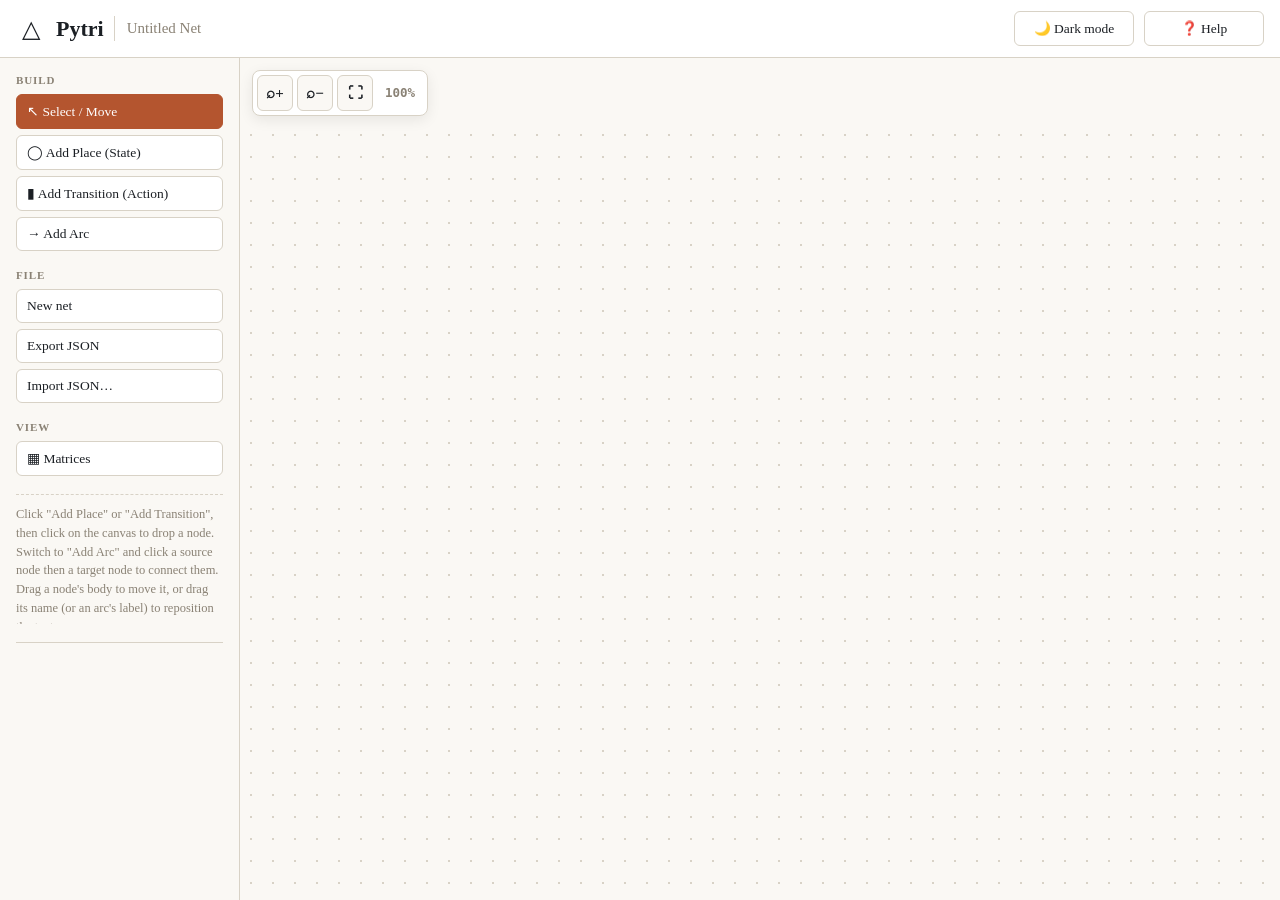
==== docs/index.html @ ea45d37e "mobile cosmetics" ====
<!doctype html>
<html lang="en">
<head>
  <meta charset="UTF-8">
  <meta name="viewport" content="width=device-width, initial-scale=1.0, viewport-fit=cover">
  <title>Petri Net Prototyper</title>
  <link rel="stylesheet" href="css/style.css">
</head>
<body>
  <header id="topbar">
    <div class="brand">
      <div class="brand-mark">△</div>
      <div class="brand-name">Pytri</div>
      <div class="brand-separator"></div>
      <input id="netname" value="Untitled Net" aria-label="Net name">
    </div>
    <div class="top-actions">
      <button id="theme-toggle">🌙 Dark mode</button>
      <button id="help-toggle">❓ Help</button>
    </div>
  </header>

  <main id="workspace">
    <aside id="sidebar">
      <div class="mobile-sidebar-head"><span>Tools</span></div>

      <div class="group">
        <h2>Build</h2>
        <button id="mode-select" class="active">↖ Select / Move</button>
        <button id="mode-state">◯ Add Place (State)</button>
        <button id="mode-action">▮ Add Transition (Action)</button>
        <button id="mode-arc">→ Add Arc</button>
      </div>

      <div class="group">
        <h2>File</h2>
        <button id="btn-new">New net</button>
        <button id="btn-export">Export JSON</button>
        <button id="btn-import">Import JSON…</button>
        <input type="file" id="file-input" accept="application/json" hidden>
      </div>

      <div class="group">
        <h2>View</h2>
        <button id="matrix-toggle">▦ Matrices</button>
      </div>

      <div id="hint">Click "Add Place" or "Add Transition", then click on the canvas to drop a node. Switch to "Add Arc" and click a source node then a target node to connect them. Drag a node's body to move it, or drag its name (or an arc's label) to reposition the text.</div>

      <div id="inspector" hidden></div>
      <div id="error"></div>
    </aside>

    <section id="canvas-wrap">
      <div id="canvas-toolbar">
        <button id="zoom-in" title="Zoom in (+)">⌕+</button>
        <button id="zoom-out" title="Zoom out (-)">⌕−</button>
        <button id="zoom-reset" title="Reset zoom (100%)">⛶</button>
        <span id="zoom-level" title="Click to reset zoom (100%)">100%</span>
      </div>
      <svg id="svg" width="2000" height="1400">
        <defs>
          <marker id="arrow" markerWidth="10" markerHeight="10" refX="8" refY="3" orient="auto">
            <path class="arc-marker" d="M0,0 L0,6 L8,3 z"></path>
          </marker>
          <marker id="inhibitor-head" markerWidth="12" markerHeight="12" refX="9" refY="4" orient="auto">
            <circle class="arc-marker" cx="4" cy="4" r="3.4" fill="var(--paper)" stroke-width="1.4"></circle>
          </marker>
        </defs>
        <g id="arcs-layer"></g>
        <g id="guides-layer"></g>
        <g id="nodes-layer"></g>
      </svg>
      <button id="entity-options-btn" class="entity-options-btn" hidden>⚙ Options: <span id="selected-entity-name"></span></button>
    </section>
  </main>

  <div id="matrix-modal" hidden>
    <div id="matrix-backdrop"></div>
    <section id="matrix-dialog" role="dialog" aria-modal="true" aria-labelledby="matrix-title">
      <button id="matrix-close" class="modal-close" aria-label="Close matrices">×</button>
      <h2 id="matrix-title">▦ Matrices</h2>
      <div class="matrix-tabs">
        <button id="matrix-incidence-tab" class="active">Incidence</button>
        <button id="matrix-output-tab">Marking</button>
      </div>
      <div id="matrix-content"></div>
      <div class="matrix-help">Incidence matrix follows PETRI.incidence_matrix: rows are States and columns are arcs. Positive values leave a State toward an Action; negative values enter a State from an Action. The Marking vector is the current ficha_count of each State.</div>
    </section>
  </div>

  <div id="help-modal" hidden>
    <div id="help-backdrop"></div>
    <section id="help-dialog" role="dialog" aria-modal="true" aria-labelledby="help-title">
      <button id="help-close" class="modal-close" aria-label="Close help">×</button>
      <h2 id="help-title">❓ Help &amp; Shortcuts</h2>
      <div class="help-tabs">
        <button id="help-usage-tab" class="active">How to use</button>
        <button id="help-shortcuts-tab">Keyboard shortcuts</button>
      </div>

      <div id="help-usage" class="help-page">
        <div class="help-columns">
          <div>
            <article class="help-item"><span class="help-icon">◯</span><div><h3>Create elements</h3><p>Use the toolbar to add places, transitions and arcs. Click on the canvas to place an element.</p></div></article>
            <article class="help-item"><span class="help-icon">↗</span><div><h3>Connect elements</h3><p>Choose <b>Add Arc</b>, then click a source element and a target element. Configure the arc type and weight in the inspector.</p></div></article>
            <article class="help-item"><span class="help-icon">✎</span><div><h3>Edit</h3><p>Select an element to move, rename, rotate or delete it. Drag labels independently to reposition them.</p></div></article>
          </div>
          <div>
            <article class="help-item"><span class="help-icon">▦</span><div><h3>Matrices</h3><p>The incidence matrix describes the relation between places and arcs. The marking vector shows the current number of tokens in each place.</p></div></article>
            <article class="help-item"><span class="help-icon">⇩</span><div><h3>Save / Load</h3><p>Your current net is saved automatically in the browser. Use Export / Import JSON to move a net between browsers or devices.</p></div></article>
            <article class="help-item"><span class="help-icon">📱</span><div><h3>Mobile &amp; Zoom</h3><p>Pinch with two fingers or double-tap to zoom on mobile. Use Ctrl+Scroll, keyboard shortcuts (+/-), or toolbar buttons on desktop.</p></div></article>
          </div>
        </div>
      </div>

      <div id="help-shortcuts" class="help-page" hidden>
        <div class="shortcut-list">
          <div><kbd>Ctrl</kbd><span>+</span><kbd>Z</kbd><span>Undo</span></div>
          <div><kbd>Ctrl</kbd><span>+</span><kbd>Y</kbd><span>Redo</span></div>
          <div><kbd>Ctrl</kbd><span>+</span><kbd>Shift</kbd><span>+</span><kbd>Z</kbd><span>Redo</span></div>
          <div><kbd>Ctrl</kbd><span>+</span><kbd>S</kbd><span>Export net (JSON)</span></div>
          <div><kbd>Ctrl</kbd><span>+</span><kbd>O</kbd><span>Import net (JSON)</span></div>
          <div><kbd>Ctrl</kbd><span>+</span><kbd>M</kbd><span>Toggle matrices</span></div>
          <div><kbd>Ctrl</kbd><span>+</span><kbd>D</kbd><span>Toggle dark mode</span></div>
          <div><kbd>Ctrl</kbd><span>+</span><kbd>+</kbd> / <kbd>−</kbd><span>Zoom in / out</span></div>
          <div><kbd>Ctrl</kbd><span>+</span><kbd>0</kbd><span>Reset zoom (100%)</span></div>
          <div><kbd>Delete</kbd><span>Delete selected element</span></div>
          <div><kbd>Space</kbd><span>Fire selected transition</span></div>
          <div><kbd>Esc</kbd><span>Deselect / cancel</span></div>
        </div>
      </div>
    </section>
  </div>

  <script src="js/app.js"></script>
</body>
</html>
---- docs/css/style.css ----
/* Pytri static GitHub Pages frontend */
:root {
  --ink: #1b1f24;
  --paper: #faf8f4;
  --surface: #ffffff;
  --line: #d8d2c6;
  --muted: #8a8275;
  --accent: #b4552f;
  --accent-soft: #e9d9c9;
  --state-fill: #fdf6ec;
  --action-fill: #2b2b2b;
  --arc: #6b6459;
  --danger: #a3372d;
  --enabled: #2f6f4f;
}
[data-theme="dark"] {
  --ink: #ece7de;
  --paper: #171613;
  --surface: #242019;
  --line: #3c372e;
  --muted: #9a9284;
  --accent: #e08a5b;
  --accent-soft: #4a3b2c;
  --state-fill: #2a2722;
  --action-fill: #e8e3d8;
  --arc: #a89f8f;
  --danger: #e2695c;
  --enabled: #4f9b73;
}
* { box-sizing: border-box; }
body {
  margin: 0;
  font-family: 'Iowan Old Style', 'Georgia', serif;
  background: var(--paper);
  color: var(--ink);
  display: flex;
  height: 100vh;
}
#sidebar {
  width: 280px;
  border-right: 1px solid var(--line);
  padding: 16px;
  display: flex;
  flex-direction: column;
  gap: 18px;
  overflow-y: auto;
}
#sidebar h1 { font-size: 18px; margin: 0 0 4px; }
#netname {
  font: inherit;
  font-size: 15px;
  padding: 6px 8px;
  border: 1px solid var(--line);
  background: var(--surface);
  color: var(--ink);
  border-radius: 4px;
  width: 100%;
}
.group { display: flex; flex-direction: column; gap: 6px; }
.group h2 {
  font-size: 11px;
  text-transform: uppercase;
  letter-spacing: .08em;
  color: var(--muted);
  margin: 0 0 2px;
  font-weight: 600;
}
button {
  font: inherit;
  font-size: 13.5px;
  padding: 8px 10px;
  border-radius: 6px;
  border: 1px solid var(--line);
  background: var(--surface);
  color: var(--ink);
  cursor: pointer;
  text-align: left;
}
button:hover { border-color: var(--accent); }
button.active { background: var(--accent); color: white; border-color: var(--accent); }
button.danger { color: var(--danger); }
button.danger:hover { border-color: var(--danger); }
#theme-toggle { align-self: flex-start; }
#hint {
  font-size: 12.5px;
  color: var(--muted);
  line-height: 1.5;
  border-top: 1px dashed var(--line);
  padding: 10px 4px 6px 0;
  max-height: 130px;
  overflow-y: auto;
  word-break: break-word;
  overscroll-behavior: contain;
  -webkit-overflow-scrolling: touch;
}
#hint::-webkit-scrollbar {
  width: 4px;
}
#hint::-webkit-scrollbar-thumb {
  background: var(--line);
  border-radius: 4px;
}
#inspector {
  border-top: 1px solid var(--line);
  padding-top: 12px;
  font-size: 13px;
  display: flex;
  flex-direction: column;
  gap: 10px;
}
.inspector-header {
  display: flex;
  align-items: center;
  justify-content: space-between;
  gap: 8px;
}
.inspector-header h2 {
  font-size: 14px;
  margin: 0;
  white-space: nowrap;
  overflow: hidden;
  text-overflow: ellipsis;
}
.insp-close-btn {
  border: none;
  background: transparent;
  font-size: 18px;
  line-height: 1;
  padding: 2px 6px;
  min-height: auto;
  color: var(--muted);
  cursor: pointer;
  border-radius: 4px;
}
.insp-close-btn:hover {
  color: var(--danger);
  background: var(--paper);
}
#inspector textarea, #inspector input, #inspector select {
  font: inherit;
  font-size: 13px;
  padding: 6px 8px;
  border: 1px solid var(--line);
  background: var(--surface);
  color: var(--ink);
  border-radius: 4px;
  width: 100%;
}
#inspector .row { display: flex; gap: 8px; align-items: center; }
#inspector .muted { color: var(--muted); font-size: 12px; }
#canvas-wrap { flex: 1; position: relative; overflow: auto; }
svg {
  display: block;
  background:
    radial-gradient(var(--line) 1px, transparent 1px) 0 0/22px 22px,
    var(--paper);
}
.state circle { fill: var(--state-fill); stroke: var(--ink); stroke-width: 1.6; }
.state circle.selected { stroke: var(--accent); stroke-width: 3.5px; filter: drop-shadow(0 0 6px var(--accent)); }
.node-label { font-size: 12px; fill: var(--ink); cursor: move; user-select: none; }
.state text.tokens {
  font-size: 13px;
  font-weight: 700;
  fill: var(--accent);
  pointer-events: none;
}
.action rect { fill: var(--action-fill); }
.action rect.selected { stroke: var(--accent); stroke-width: 3.5px; filter: drop-shadow(0 0 6px var(--accent)); }
.action rect.enabled { fill: var(--enabled); }
.arc-marker { fill: var(--arc); stroke: var(--arc); }
.arc path { fill: none; stroke: var(--arc); stroke-width: 1.6; cursor: pointer; }
.arc path.type-normal, .arc path.type-read { marker-end: url(#arrow); }
.arc path.type-inhibitor { marker-end: url(#inhibitor-head); }
.arc path.type-read { stroke-dasharray: 5 4; }
.arc path.selected { stroke: var(--accent); stroke-width: 2.8px; filter: drop-shadow(0 0 5px var(--accent)); }
.arc-label { font-size: 11px; fill: var(--arc); cursor: move; user-select: none; }
.arc line.pending { stroke-dasharray: 4 3; }
.align-guide {
  stroke: var(--accent);
  stroke-width: 1.2px;
  stroke-dasharray: 4 3;
  pointer-events: none;
  opacity: 0.85;
}
.spacing-guide {
  stroke: var(--enabled);
  stroke-width: 1.4px;
  stroke-dasharray: 3 2;
  pointer-events: none;
  opacity: 0.9;
}
.guide-text {
  font-size: 10px;
  font-weight: 600;
  fill: var(--enabled);
  font-family: ui-monospace, SFMono-Regular, Menlo, monospace;
  pointer-events: none;
}
#error {
  position: absolute;
  bottom: 14px;
  left: 14px;
  background: var(--danger);
  color: white;
  padding: 8px 12px;
  border-radius: 6px;
  font-size: 13px;
  display: none;
  max-width: 60%;
}

/* Matrix dialog */
#matrix-modal[hidden] { display: none; }
#matrix-modal { position: fixed; inset: 0; z-index: 100; }
#matrix-backdrop {
  position: absolute; inset: 0;
  background: rgba(0,0,0,.28);
  backdrop-filter: blur(2px);
}
#matrix-dialog {
  position: absolute;
  top: 50%; left: 50%;
  transform: translate(-50%, -50%);
  width: min(900px, calc(100vw - 40px));
  max-height: min(760px, calc(100vh - 40px));
  overflow: auto;
  background: var(--paper);
  border: 1px solid var(--line);
  border-radius: 10px;
  box-shadow: 0 16px 50px rgba(0,0,0,.22);
  padding: 22px;
}
#matrix-dialog > h2 { margin: 0 0 14px; font-size: 20px; }
#matrix-dialog .matrix-tabs { display: grid; grid-template-columns: 1fr 1fr; gap: 6px; margin-bottom: 14px; }
#matrix-dialog .matrix-tabs button { text-align: center; }
.matrix-title { font-size: 13px; font-weight: 700; margin-bottom: 8px; }
.matrix-help { color: var(--muted); font-size: 11px; line-height: 1.45; margin-top: 12px; }
.matrix-scroll { overflow: auto; max-height: 55vh; border: 1px solid var(--line); border-radius: 5px; }
.matrix-table { border-collapse: collapse; width: max-content; min-width: 100%; font-family: ui-monospace, SFMono-Regular, Menlo, monospace; font-size: 12px; }
.matrix-table th, .matrix-table td { padding: 6px 9px; border-right: 1px solid var(--line); border-bottom: 1px solid var(--line); text-align: center; white-space: nowrap; }
.matrix-table th { background: var(--surface); position: sticky; top: 0; z-index: 1; }
.matrix-table tbody th { left: 0; position: sticky; z-index: 2; }
.matrix-table td.positive, .matrix-table td.negative { font-weight: 700; }
.matrix-empty { color: var(--muted); font-size: 12px; line-height: 1.4; padding: 10px 0; }

/* Touch-friendly interaction */
#canvas-wrap { touch-action: none; }
svg, [data-name] { touch-action: none; }
button, input, textarea, select { touch-action: manipulation; }


/* Header */
body {
  height: 100vh;
  min-height: 100dvh;
  display: flex;
  flex-direction: column;
  overflow: hidden;
}
#topbar {
  height: 58px;
  flex: 0 0 58px;
  border-bottom: 1px solid var(--line);
  background: var(--surface);
  display: flex;
  align-items: center;
  justify-content: space-between;
  padding: 0 16px;
  z-index: 20;
}
.brand, .top-actions { display: flex; align-items: center; gap: 10px; }
.brand-mark { width: 30px; display: grid; place-items: center; font-size: 24px; }
.brand-name { font-size: 22px; font-weight: 600; }
.brand-separator { width: 1px; height: 25px; background: var(--line); }
#netname {
  width: 190px;
  border: none;
  outline: none;
  background: transparent;
  color: var(--muted);
  font: inherit;
  font-size: 15px;
  padding: 5px 2px;
}
#netname:focus { color: var(--ink); }
.top-actions button { min-width: 120px; text-align: center; }

/* Main workspace */
#workspace { min-height: 0; flex: 1; display: flex; }
#sidebar {
  width: 240px;
  flex: 0 0 240px;
  border-right: 1px solid var(--line);
  padding: 16px;
  display: flex;
  flex-direction: column;
  gap: 18px;
  overflow-y: auto;
  background: var(--paper);
}
.mobile-sidebar-head { display: none; }

#canvas-wrap {
  flex: 1;
  min-width: 0;
  min-height: 0;
  position: relative;
  overflow: auto;
  background: var(--paper);
}
#canvas-toolbar {
  position: sticky;
  top: 12px;
  left: 12px;
  z-index: 10;
  display: flex;
  align-items: center;
  gap: 4px;
  width: max-content;
  margin: 10px;
  padding: 4px;
  background: var(--surface);
  border: 1px solid var(--line);
  border-radius: 8px;
  box-shadow: 0 4px 14px rgba(0,0,0,.08);
}
#canvas-toolbar button {
  width: 36px;
  min-height: 36px;
  height: 36px;
  padding: 0;
  display: inline-flex;
  align-items: center;
  justify-content: center;
  text-align: center;
  background: var(--paper);
  border: 1px solid var(--line);
  border-radius: 6px;
  font-size: 15px;
  font-weight: 600;
  color: var(--ink);
  cursor: pointer;
  transition: background .15s ease, border-color .15s ease, color .15s ease;
}
#canvas-toolbar button:hover {
  background: var(--surface);
  border-color: var(--accent);
  color: var(--accent);
}
#zoom-level {
  font-size: 12.5px;
  font-weight: 600;
  font-family: ui-monospace, SFMono-Regular, Menlo, monospace;
  color: var(--muted);
  padding: 0 8px;
  user-select: none;
  cursor: pointer;
  line-height: 36px;
}
#zoom-level:hover {
  color: var(--accent);
}

/* Help dialog */
#help-modal[hidden] { display: none; }
#help-modal { position: fixed; inset: 0; z-index: 100; }
#help-backdrop {
  position: absolute; inset: 0;
  background: rgba(0,0,0,.28);
  backdrop-filter: blur(2px);
}
#help-dialog {
  position: absolute;
  top: 70px;
  right: 18px;
  width: min(730px, calc(100vw - 36px));
  max-height: calc(100vh - 100px);
  overflow-y: auto;
  background: var(--surface);
  border: 1px solid var(--line);
  border-radius: 10px;
  box-shadow: 0 18px 55px rgba(0,0,0,.18);
  padding: 24px;
}
#help-title { margin: 0 35px 16px 0; font-size: 24px; }
.modal-close {
  position: absolute; right: 12px; top: 10px;
  border: none; background: transparent;
  font-size: 26px; padding: 4px 8px; min-height: auto;
}
.help-tabs {
  display: flex; gap: 6px;
  border-bottom: 1px solid var(--line);
  margin-bottom: 20px;
}
.help-tabs button {
  border: none; border-radius: 0;
  background: transparent; padding: 9px 14px;
  color: var(--muted);
}
.help-tabs button.active {
  color: var(--ink);
  background: transparent;
  border-bottom: 2px solid var(--accent);
}
.help-columns { display: grid; grid-template-columns: 1fr 1fr; gap: 24px; }
.help-item { display: flex; gap: 12px; padding: 10px 0; }
.help-icon {
  flex: 0 0 34px; width: 34px; height: 34px;
  border: 1px solid var(--line); border-radius: 8px;
  display: grid; place-items: center;
  color: var(--accent); font-size: 17px;
}
.help-item h3 { margin: 1px 0 5px; font-size: 14px; }
.help-item p { margin: 0; color: var(--muted); line-height: 1.45; font-size: 12.5px; }
.shortcut-list { display: grid; gap: 7px; max-width: 500px; }
.shortcut-list > div { display: flex; align-items: center; gap: 6px; min-height: 30px; color: var(--muted); }
.shortcut-list > div span:last-child { margin-left: 10px; color: var(--ink); }
kbd {
  border: 1px solid var(--line); border-bottom-width: 2px;
  border-radius: 4px; background: var(--paper);
  color: var(--ink); padding: 2px 7px;
  font: 11px ui-monospace, SFMono-Regular, Menlo, monospace;
}

/* Touch */
#canvas-wrap { touch-action: none; }
svg, [data-name] { touch-action: none; }
button, input, textarea, select { touch-action: manipulation; }

/* Mobile */
@media (max-width: 700px) {
  #topbar { height: 52px; flex-basis: 52px; padding: 0 10px; }
  .brand-mark { display: none; }
  .brand-name { font-size: 19px; }
  .brand-separator { height: 21px; }
  #netname { width: min(145px, 35vw); font-size: 13px; }
  .top-actions { gap: 5px; }
  .top-actions button { min-width: 0; padding: 7px 9px; font-size: 12px; }

  #workspace { flex-direction: column; }
  #sidebar {
    width: 100%; flex: 0 0 auto; max-height: 28dvh;
    border-right: none; border-bottom: 1px solid var(--line);
    padding: 8px 12px; gap: 8px; overflow-y: auto;
  }
  /* The menu must remain natively vertically scrollable on touch. */
  #sidebar { touch-action: pan-y; overscroll-behavior: contain; -webkit-overflow-scrolling: touch; }
  #canvas-wrap { touch-action: none; }

  .mobile-sidebar-head { display: block; font-size: 11px; text-transform: uppercase; letter-spacing: .08em; color: var(--muted); }
  .group { display: grid; grid-template-columns: repeat(2, minmax(0,1fr)); gap: 5px; }
  .group h2 { grid-column: 1 / -1; }
  .group button { min-height: 38px; font-size: 12px; }
  
  #hint {
    display: block;
    max-height: 55px;
    font-size: 11.5px;
    padding-top: 6px;
    border-top: 1px dashed var(--line);
  }
  
  #matrix-dialog { width: calc(100vw - 16px); max-height: calc(100dvh - 16px); padding: 16px; }
  .matrix-scroll { max-height: 55dvh; }
  
  /* Floating mobile bottom sheet for entity inspector options */
  #inspector:not(.open-mobile) {
    display: none !important;
  }
  #inspector.open-mobile:not([hidden]) {
    display: flex !important;
    position: fixed;
    bottom: 0;
    left: 0;
    right: 0;
    z-index: 100;
    background: var(--surface);
    border-top: 2px solid var(--accent);
    border-radius: 16px 16px 0 0;
    box-shadow: 0 -8px 30px rgba(0, 0, 0, 0.28);
    padding: 14px 16px 20px 16px;
    max-height: 55dvh;
    overflow-y: auto;
    gap: 12px;
    border-left: none;
    animation: slideUpSheet 0.22s ease-out;
  }

  #inspector .row {
    flex-wrap: wrap;
    gap: 8px;
  }

  #inspector button, #inspector input, #inspector select, #inspector textarea {
    min-height: 42px;
    font-size: 13.5px;
  }

  #inspector button {
    padding: 8px 12px;
  }

  #inspector .insp-close-btn {
    min-height: 32px;
    padding: 4px 10px;
    font-size: 20px;
  }

  #canvas-wrap { width: 100%; min-width: 0; min-height: 0; flex: 1 1 auto; overflow: auto; -webkit-overflow-scrolling: touch; }
  #canvas-toolbar { position: sticky; top: 8px; margin: 8px; }

  #help-dialog {
    top: 58px; right: 8px; width: calc(100vw - 16px);
    max-height: calc(100dvh - 68px); padding: 18px;
  }
  #help-title { font-size: 20px; }
  .help-columns { grid-template-columns: 1fr; gap: 0; }
}

.entity-options-btn[hidden] {
  display: none !important;
}

.entity-options-btn:not([hidden]) {
  display: inline-flex !important;
  align-items: center;
  gap: 8px;
  position: fixed;
  bottom: 24px;
  left: 50%;
  transform: translateX(-50%);
  z-index: 9999;
  background: var(--accent);
  color: #ffffff;
  font-size: 14px;
  font-weight: 600;
  padding: 11px 22px;
  border: 1px solid rgba(255, 255, 255, 0.25);
  border-radius: 30px;
  box-shadow: 0 8px 26px rgba(0, 0, 0, 0.35);
  cursor: pointer;
  white-space: nowrap;
  user-select: none;
  transition: transform 0.15s ease, background 0.15s ease, box-shadow 0.15s ease;
  animation: popInBtn 0.22s cubic-bezier(0.175, 0.885, 0.32, 1.275);
}

.entity-options-btn:hover {
  transform: translateX(-50%) scale(1.05);
  box-shadow: 0 10px 30px rgba(0, 0, 0, 0.45);
}

.entity-options-btn:active {
  transform: translateX(-50%) scale(0.95);
}

@keyframes popInBtn {
  from { transform: translateX(-50%) scale(0.7); opacity: 0; }
  to { transform: translateX(-50%) scale(1); opacity: 1; }
}

@keyframes slideUpSheet {
  from { transform: translateY(100%); opacity: 0; }
  to { transform: translateY(0); opacity: 1; }
}

@media (max-width: 420px) {
  #sidebar { max-height: 32dvh; }
  #netname { width: 110px; }
  .top-actions button { font-size: 11px; padding: 6px 7px; }
  .group button { font-size: 11px; padding: 7px 6px; }
  #inspector { font-size: 13px; }
  .matrix-table { font-size: 10px; }
  #matrix-dialog .matrix-tabs button { min-height: 40px; }
}
/* Correção para touch e drag no canvas */
#canvas-wrap {
  touch-action: none;
  user-select: none;
  -webkit-user-select: none;
  overflow: auto;
}

#svg {
  touch-action: none;
  user-select: none;
  -webkit-user-select: none;
}

#svg text, #svg circle, #svg rect, #svg path {
  touch-action: none;
}
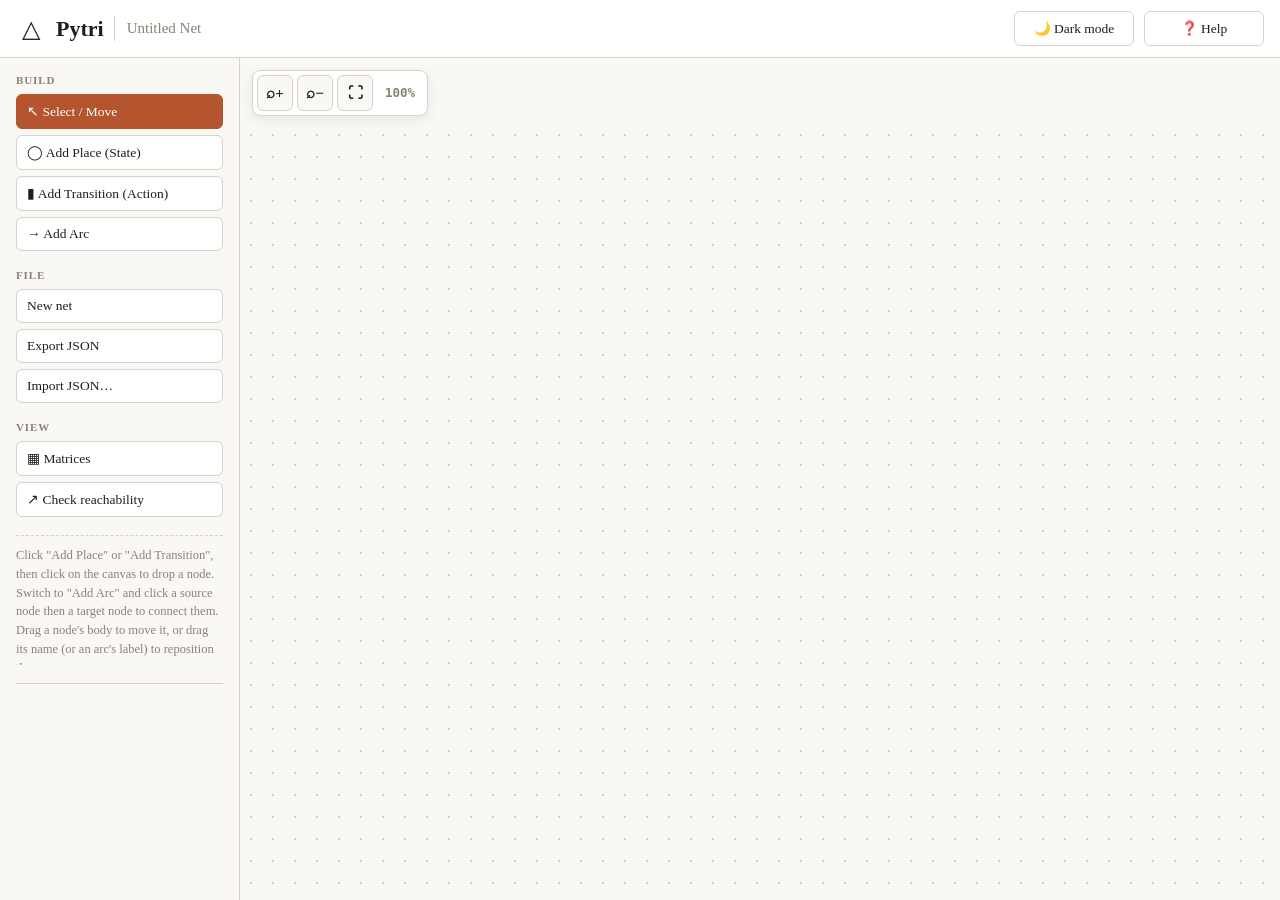
==== commit 63aff414: "app tree update * added the tree functionality to web app" ====
--- a/docs/index.html
+++ b/docs/index.html
@@ -43,6 +43,7 @@
       <div class="group">
         <h2>View</h2>
         <button id="matrix-toggle">▦ Matrices</button>
+        <button id="reachability-toggle">↗ Check reachability</button>
       </div>
 
       <div id="hint">Click "Add Place" or "Add Transition", then click on the canvas to drop a node. Switch to "Add Arc" and click a source node then a target node to connect them. Drag a node's body to move it, or drag its name (or an arc's label) to reposition the text.</div>
@@ -86,6 +87,16 @@
       </div>
       <div id="matrix-content"></div>
       <div class="matrix-help">Incidence matrix follows PETRI.incidence_matrix: rows are States and columns are arcs. Positive values leave a State toward an Action; negative values enter a State from an Action. The Marking vector is the current ficha_count of each State.</div>
+    </section>
+  </div>
+
+  <div id="reachability-modal" hidden>
+    <div id="reachability-backdrop"></div>
+    <section id="reachability-dialog" role="dialog" aria-modal="true" aria-labelledby="reachability-title">
+      <button id="reachability-close" class="modal-close" aria-label="Close reachability graph">×</button>
+      <h2 id="reachability-title">↗ Reachability</h2>
+      <div id="reachability-status" class="matrix-help" aria-live="polite"></div>
+      <div id="reachability-content"></div>
     </section>
   </div>
 
--- a/docs/css/style.css
+++ b/docs/css/style.css
@@ -242,6 +242,85 @@
 .matrix-table tbody th { left: 0; position: sticky; z-index: 2; }
 .matrix-table td.positive, .matrix-table td.negative { font-weight: 700; }
 .matrix-empty { color: var(--muted); font-size: 12px; line-height: 1.4; padding: 10px 0; }
+
+/* Reachability dialog */
+#reachability-modal[hidden] { display: none; }
+#reachability-modal { position: fixed; inset: 0; z-index: 100; }
+#reachability-backdrop {
+  position: absolute; inset: 0;
+  background: rgba(0,0,0,.28);
+  backdrop-filter: blur(2px);
+}
+#reachability-dialog {
+  position: absolute;
+  top: 50%; left: 50%;
+  transform: translate(-50%, -50%);
+  width: min(1000px, calc(100vw - 40px));
+  max-height: min(760px, calc(100vh - 40px));
+  overflow: auto;
+  background: var(--paper);
+  border: 1px solid var(--line);
+  border-radius: 10px;
+  box-shadow: 0 16px 50px rgba(0,0,0,.22);
+  padding: 22px;
+}
+#reachability-dialog > h2 { margin: 0 0 8px; font-size: 20px; }
+#reachability-status { margin: 0 34px 12px 0; }
+.reachability-scroll {
+  overflow: auto;
+  max-height: 58vh;
+  border: 1px solid var(--line);
+  border-radius: 5px;
+  overscroll-behavior: contain;
+  -webkit-overflow-scrolling: touch;
+}
+.reachability-graph {
+  display: block;
+  max-width: none;
+  touch-action: pan-x pan-y;
+}
+.reachability-edge {
+  fill: none;
+  stroke: var(--arc);
+  stroke-width: 1.5;
+  opacity: .82;
+}
+.reachability-arrowhead { fill: var(--arc); }
+.reachability-edge-label {
+  fill: var(--muted);
+  font: 11px ui-monospace, SFMono-Regular, Menlo, monospace;
+  text-anchor: middle;
+  paint-order: stroke;
+  stroke: var(--paper);
+  stroke-width: 5px;
+  stroke-linejoin: round;
+}
+.reachability-node rect {
+  fill: var(--surface);
+  stroke: var(--line);
+  stroke-width: 1.5;
+}
+.reachability-node.reachability-root rect {
+  fill: var(--accent-soft);
+  stroke: var(--accent);
+  stroke-width: 2;
+}
+.reachability-node.reachability-repeat rect {
+  stroke: var(--accent);
+  stroke-dasharray: 4 3;
+}
+.reachability-node-id {
+  fill: var(--ink);
+  font: 600 12px ui-monospace, SFMono-Regular, Menlo, monospace;
+}
+.reachability-marking {
+  fill: var(--muted);
+  font: 11px ui-monospace, SFMono-Regular, Menlo, monospace;
+}
+.reachability-terminal {
+  fill: var(--accent);
+  font: 10px ui-monospace, SFMono-Regular, Menlo, monospace;
+}
 
 /* Touch-friendly interaction */
 #canvas-wrap { touch-action: none; }
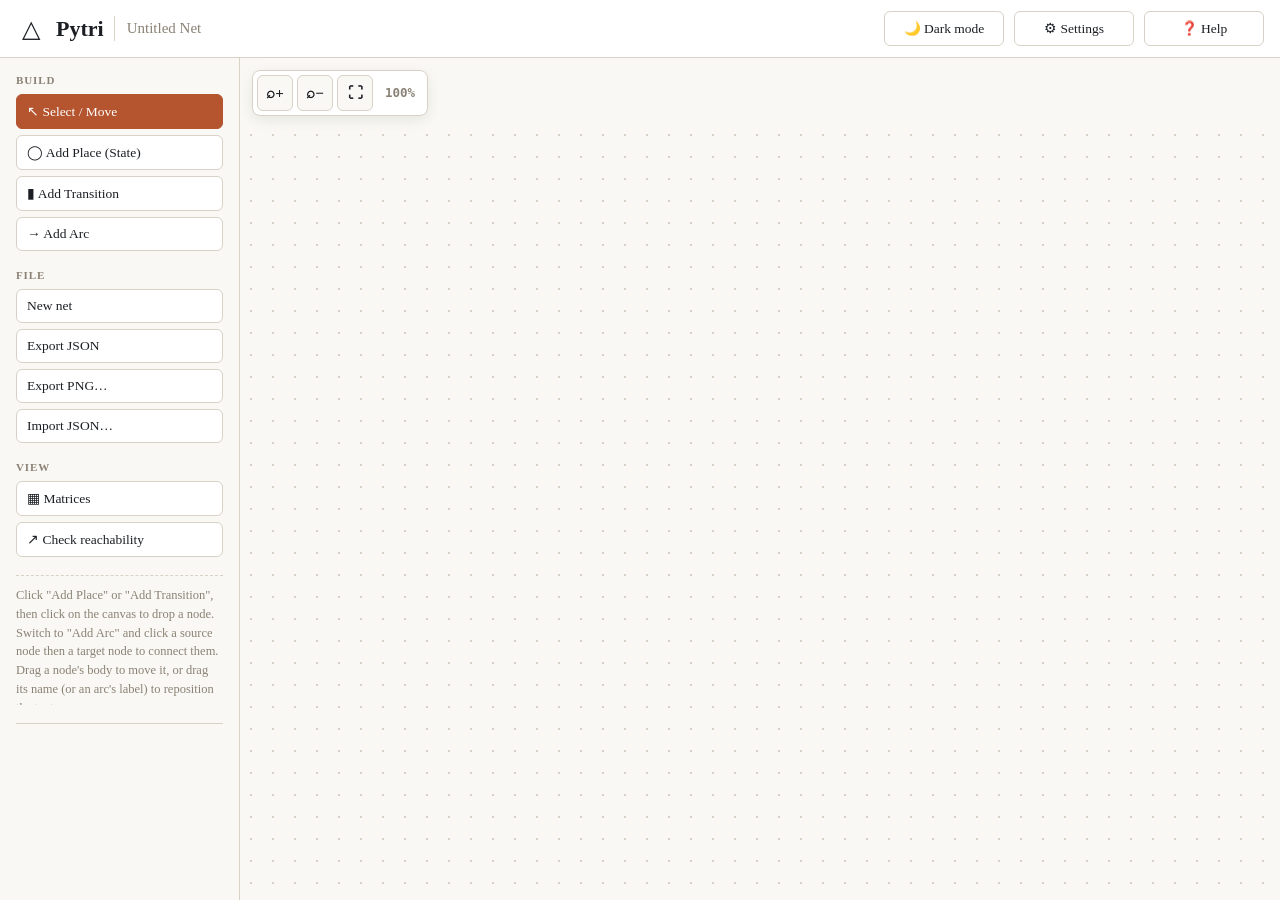
==== commit f74e59fe: "Tree testing and app bugfix * adding image download * fixed entity selection * adding settings secti" ====
--- a/docs/index.html
+++ b/docs/index.html
@@ -16,6 +16,7 @@
     </div>
     <div class="top-actions">
       <button id="theme-toggle">🌙 Dark mode</button>
+      <button id="settings-toggle">⚙ Settings</button>
       <button id="help-toggle">❓ Help</button>
     </div>
   </header>
@@ -28,7 +29,7 @@
         <h2>Build</h2>
         <button id="mode-select" class="active">↖ Select / Move</button>
         <button id="mode-state">◯ Add Place (State)</button>
-        <button id="mode-action">▮ Add Transition (Action)</button>
+        <button id="mode-transition">▮ Add Transition</button>
         <button id="mode-arc">→ Add Arc</button>
       </div>
 
@@ -36,6 +37,7 @@
         <h2>File</h2>
         <button id="btn-new">New net</button>
         <button id="btn-export">Export JSON</button>
+        <button id="btn-export-png">Export PNG…</button>
         <button id="btn-import">Import JSON…</button>
         <input type="file" id="file-input" accept="application/json" hidden>
       </div>
@@ -86,7 +88,7 @@
         <button id="matrix-output-tab">Marking</button>
       </div>
       <div id="matrix-content"></div>
-      <div class="matrix-help">Incidence matrix follows PETRI.incidence_matrix: rows are States and columns are arcs. Positive values leave a State toward an Action; negative values enter a State from an Action. The Marking vector is the current ficha_count of each State.</div>
+      <div class="matrix-help">Incidence matrix follows PETRI.incidence_matrix: rows are States and columns are arcs. Positive values leave a State toward a Transition; negative values enter a State from a Transition. The Marking vector is the current ficha_count of each State.</div>
     </section>
   </div>
 
@@ -97,6 +99,59 @@
       <h2 id="reachability-title">↗ Reachability</h2>
       <div id="reachability-status" class="matrix-help" aria-live="polite"></div>
       <div id="reachability-content"></div>
+    </section>
+  </div>
+
+  <div id="export-modal" hidden>
+    <div id="export-backdrop"></div>
+    <section id="export-dialog" role="dialog" aria-modal="true" aria-labelledby="export-title">
+      <button id="export-close" class="modal-close" aria-label="Close export">×</button>
+      <h2 id="export-title">🖼 Export PNG</h2>
+      <div id="export-preview-wrap">
+        <img id="export-preview" alt="Export preview" hidden>
+        <div id="export-empty" hidden>Nothing to export yet. Add a place or transition first.</div>
+      </div>
+      <div id="export-info" class="matrix-help" aria-live="polite"></div>
+
+      <div class="export-options">
+        <fieldset class="setting">
+          <legend>Mode</legend>
+          <div class="segmented">
+            <label><input type="radio" name="export-theme" value="light"><span>☀ Light</span></label>
+            <label><input type="radio" name="export-theme" value="dark"><span>🌙 Dark</span></label>
+          </div>
+        </fieldset>
+        <fieldset class="setting">
+          <legend>Background</legend>
+          <div class="segmented">
+            <label><input type="radio" name="export-background" value="transparent"><span>Empty</span></label>
+            <label><input type="radio" name="export-background" value="white"><span>White</span></label>
+            <label><input type="radio" name="export-background" value="black"><span>Black</span></label>
+          </div>
+        </fieldset>
+        <fieldset class="setting">
+          <legend>Resolution</legend>
+          <div class="segmented">
+            <label><input type="radio" name="export-scale" value="1"><span>1×</span></label>
+            <label><input type="radio" name="export-scale" value="2"><span>2×</span></label>
+            <label><input type="radio" name="export-scale" value="3"><span>3×</span></label>
+            <label><input type="radio" name="export-scale" value="4"><span>4×</span></label>
+          </div>
+        </fieldset>
+      </div>
+      <div class="export-actions">
+        <button id="export-download" class="primary" disabled>⇩ Download PNG</button>
+      </div>
+    </section>
+  </div>
+
+  <div id="settings-modal" hidden>
+    <div id="settings-backdrop"></div>
+    <section id="settings-dialog" role="dialog" aria-modal="true" aria-labelledby="settings-title">
+      <button id="settings-close" class="modal-close" aria-label="Close settings">×</button>
+      <h2 id="settings-title">⚙ Settings</h2>
+      <div id="settings-content"></div>
+      <div class="matrix-help">Settings are saved in this browser and apply to future actions.</div>
     </section>
   </div>
 
@@ -132,11 +187,12 @@
           <div><kbd>Ctrl</kbd><span>+</span><kbd>Shift</kbd><span>+</span><kbd>Z</kbd><span>Redo</span></div>
           <div><kbd>Ctrl</kbd><span>+</span><kbd>S</kbd><span>Export net (JSON)</span></div>
           <div><kbd>Ctrl</kbd><span>+</span><kbd>O</kbd><span>Import net (JSON)</span></div>
+          <div><kbd>Ctrl</kbd><span>+</span><kbd>E</kbd><span>Export as PNG…</span></div>
           <div><kbd>Ctrl</kbd><span>+</span><kbd>M</kbd><span>Toggle matrices</span></div>
           <div><kbd>Ctrl</kbd><span>+</span><kbd>D</kbd><span>Toggle dark mode</span></div>
           <div><kbd>Ctrl</kbd><span>+</span><kbd>+</kbd> / <kbd>−</kbd><span>Zoom in / out</span></div>
           <div><kbd>Ctrl</kbd><span>+</span><kbd>0</kbd><span>Reset zoom (100%)</span></div>
-          <div><kbd>Delete</kbd><span>Delete selected element</span></div>
+          <div><kbd>Delete</kbd> / <kbd>Backspace</kbd><span>Delete selected element</span></div>
           <div><kbd>Space</kbd><span>Fire selected transition</span></div>
           <div><kbd>Esc</kbd><span>Deselect / cancel</span></div>
         </div>
--- a/docs/css/style.css
+++ b/docs/css/style.css
@@ -8,7 +8,7 @@
   --accent: #b4552f;
   --accent-soft: #e9d9c9;
   --state-fill: #fdf6ec;
-  --action-fill: #2b2b2b;
+  --transition-fill: #2b2b2b;
   --arc: #6b6459;
   --danger: #a3372d;
   --enabled: #2f6f4f;
@@ -22,7 +22,7 @@
   --accent: #e08a5b;
   --accent-soft: #4a3b2c;
   --state-fill: #2a2722;
-  --action-fill: #e8e3d8;
+  --transition-fill: #e8e3d8;
   --arc: #a89f8f;
   --danger: #e2695c;
   --enabled: #4f9b73;
@@ -164,9 +164,9 @@
   fill: var(--accent);
   pointer-events: none;
 }
-.action rect { fill: var(--action-fill); }
-.action rect.selected { stroke: var(--accent); stroke-width: 3.5px; filter: drop-shadow(0 0 6px var(--accent)); }
-.action rect.enabled { fill: var(--enabled); }
+.transition rect { fill: var(--transition-fill); }
+.transition rect.selected { stroke: var(--accent); stroke-width: 3.5px; filter: drop-shadow(0 0 6px var(--accent)); }
+.transition rect.enabled { fill: var(--enabled); }
 .arc-marker { fill: var(--arc); stroke: var(--arc); }
 .arc path { fill: none; stroke: var(--arc); stroke-width: 1.6; cursor: pointer; }
 .arc path.type-normal, .arc path.type-read { marker-end: url(#arrow); }
@@ -670,3 +670,116 @@
 #svg text, #svg circle, #svg rect, #svg path {
   touch-action: none;
 }
+
+/* Settings dialog */
+#settings-modal[hidden] { display: none; }
+#settings-modal { position: fixed; inset: 0; z-index: 100; }
+#settings-backdrop {
+  position: absolute; inset: 0;
+  background: rgba(0,0,0,.28);
+  backdrop-filter: blur(2px);
+}
+#settings-dialog {
+  position: absolute;
+  top: 70px;
+  right: 18px;
+  width: min(520px, calc(100vw - 36px));
+  max-height: calc(100vh - 100px);
+  overflow-y: auto;
+  background: var(--surface);
+  border: 1px solid var(--line);
+  border-radius: 10px;
+  box-shadow: 0 18px 55px rgba(0,0,0,.18);
+  padding: 24px;
+}
+#settings-title { margin: 0 35px 16px 0; font-size: 22px; }
+.setting {
+  border: 1px solid var(--line);
+  border-radius: 8px;
+  margin: 0 0 14px;
+  padding: 10px 14px 12px;
+}
+.setting legend { font-size: 13px; font-weight: 600; padding: 0 6px; }
+.setting-option {
+  display: flex;
+  gap: 10px;
+  align-items: flex-start;
+  padding: 8px 0;
+  cursor: pointer;
+  font-size: 13.5px;
+}
+.setting-option input { margin: 3px 0 0; accent-color: var(--accent); }
+.setting-option small {
+  display: block;
+  margin-top: 2px;
+  color: var(--muted);
+  font-size: 12px;
+  line-height: 1.4;
+}
+@media (max-width: 700px) {
+  #settings-dialog { top: 58px; right: 8px; width: calc(100vw - 16px); max-height: calc(100dvh - 68px); padding: 18px; }
+}
+
+/* PNG export dialog */
+#export-modal[hidden] { display: none; }
+#export-modal { position: fixed; inset: 0; z-index: 100; }
+#export-backdrop {
+  position: absolute; inset: 0;
+  background: rgba(0,0,0,.28);
+  backdrop-filter: blur(2px);
+}
+#export-dialog {
+  position: absolute;
+  top: 50%; left: 50%;
+  transform: translate(-50%, -50%);
+  width: min(600px, calc(100vw - 24px));
+  max-height: calc(100dvh - 24px);
+  overflow-y: auto;
+  background: var(--surface);
+  border: 1px solid var(--line);
+  border-radius: 10px;
+  box-shadow: 0 18px 55px rgba(0,0,0,.22);
+  padding: 22px;
+}
+#export-title { margin: 0 35px 14px 0; font-size: 22px; }
+#export-preview-wrap {
+  display: grid; place-items: center;
+  height: min(300px, 36dvh);
+  border: 1px solid var(--line);
+  border-radius: 8px;
+  overflow: hidden;
+  /* checkerboard so a transparent background is visible */
+  background:
+    conic-gradient(#c9c9c9 25%, #f2f2f2 0 50%, #c9c9c9 0 75%, #f2f2f2 0) 0 0 / 16px 16px;
+}
+#export-preview { max-width: 100%; max-height: 100%; object-fit: contain; display: block; }
+#export-preview[hidden], #export-empty[hidden] { display: none; }
+#export-empty { padding: 16px; text-align: center; color: #555; font-size: 13px; }
+#export-info { min-height: 16px; margin: 8px 0 12px; }
+.export-options { display: grid; grid-template-columns: repeat(3, 1fr); gap: 10px; }
+.export-options .setting { margin: 0; padding: 8px 10px 10px; min-width: 0; }
+.segmented { display: flex; gap: 4px; }
+.segmented label { flex: 1; min-width: 0; }
+.segmented input { position: absolute; opacity: 0; pointer-events: none; }
+.segmented span {
+  display: block; text-align: center; white-space: nowrap;
+  padding: 7px 4px; font-size: 13px;
+  border: 1px solid var(--line); border-radius: 6px;
+  background: var(--paper); cursor: pointer;
+}
+.segmented label:hover span { border-color: var(--accent); }
+.segmented input:checked + span { background: var(--accent); border-color: var(--accent); color: #fff; }
+.segmented input:focus-visible + span { outline: 2px solid var(--accent); outline-offset: 2px; }
+.export-actions { display: flex; justify-content: flex-end; margin-top: 14px; }
+button.primary { background: var(--accent); border-color: var(--accent); color: #fff; font-weight: 600; text-align: center; }
+button.primary:disabled { opacity: .5; cursor: not-allowed; }
+@media (max-width: 560px) {
+  .export-options { grid-template-columns: 1fr; }
+  #export-dialog { padding: 16px; }
+}
+
+/* Keep the floating options button out of the way of open dialogs */
+body:has(#export-modal:not([hidden]), #settings-modal:not([hidden]), #help-modal:not([hidden]),
+         #matrix-modal:not([hidden]), #reachability-modal:not([hidden])) .entity-options-btn {
+  display: none !important;
+}
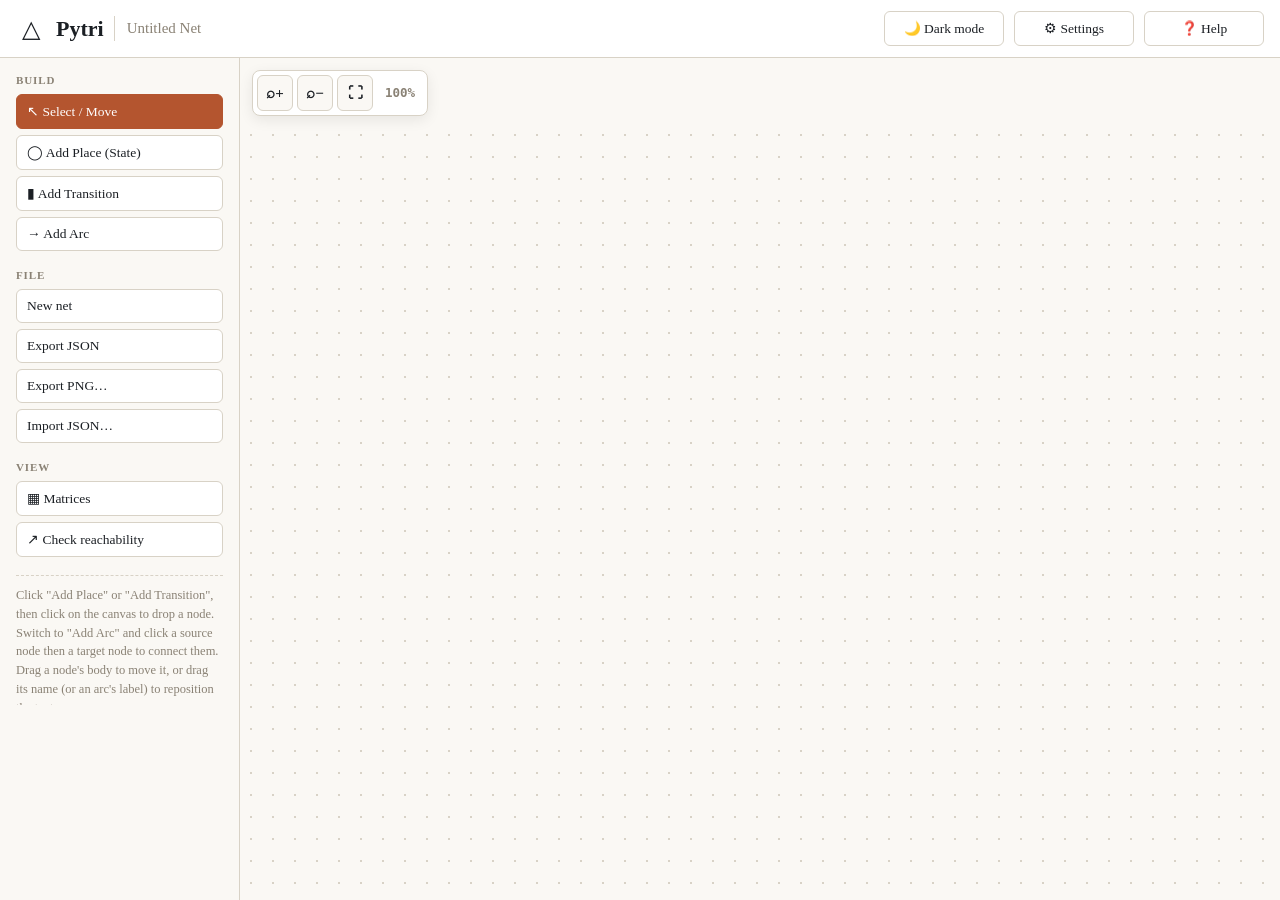
==== commit d0fa3a5d: "line updt * app lines option * subtext for transitions" ====
--- a/docs/index.html
+++ b/docs/index.html
@@ -73,6 +73,7 @@
         <g id="arcs-layer"></g>
         <g id="guides-layer"></g>
         <g id="nodes-layer"></g>
+        <g id="handles-layer"></g>
       </svg>
       <button id="entity-options-btn" class="entity-options-btn" hidden>⚙ Options: <span id="selected-entity-name"></span></button>
     </section>
@@ -170,7 +171,7 @@
           <div>
             <article class="help-item"><span class="help-icon">◯</span><div><h3>Create elements</h3><p>Use the toolbar to add places, transitions and arcs. Click on the canvas to place an element.</p></div></article>
             <article class="help-item"><span class="help-icon">↗</span><div><h3>Connect elements</h3><p>Choose <b>Add Arc</b>, then click a source element and a target element. Configure the arc type and weight in the inspector.</p></div></article>
-            <article class="help-item"><span class="help-icon">✎</span><div><h3>Edit</h3><p>Select an element to move, rename, rotate or delete it. Drag labels independently to reposition them.</p></div></article>
+            <article class="help-item"><span class="help-icon">✎</span><div><h3>Edit</h3><p>Select an element to move, rename, rotate or delete it. Drag labels independently to reposition them. With Smooth splines on (Settings), drag an arc or its handles to reshape the curve.</p></div></article>
           </div>
           <div>
             <article class="help-item"><span class="help-icon">▦</span><div><h3>Matrices</h3><p>The incidence matrix describes the relation between places and arcs. The marking vector shows the current number of tokens in each place.</p></div></article>
@@ -194,6 +195,7 @@
           <div><kbd>Ctrl</kbd><span>+</span><kbd>0</kbd><span>Reset zoom (100%)</span></div>
           <div><kbd>Delete</kbd> / <kbd>Backspace</kbd><span>Delete selected element</span></div>
           <div><kbd>Space</kbd><span>Fire selected transition</span></div>
+          <div><kbd>Alt</kbd><span>+</span><span>drag</span><span>Move without snapping to guides</span></div>
           <div><kbd>Esc</kbd><span>Deselect / cancel</span></div>
         </div>
       </div>
--- a/docs/css/style.css
+++ b/docs/css/style.css
@@ -783,3 +783,27 @@
          #matrix-modal:not([hidden]), #reachability-modal:not([hidden])) .entity-options-btn {
   display: none !important;
 }
+
+/* An author display rule would otherwise beat the [hidden] attribute */
+#inspector[hidden] { display: none; }
+
+/* Transition short description (drawn on the graph) */
+.node-label.short-desc { font-size: 11px; font-style: italic; fill: var(--muted); }
+#inspector input[type="checkbox"] { width: auto; margin: 0; accent-color: var(--accent); }
+#inspector .row.check { gap: 8px; font-size: 12.5px; cursor: pointer; }
+#inspector .row > label[for] { min-width: 42px; }
+
+/* Arc hit area + spline reshaping handles */
+.arc path.arc-hit { stroke: transparent; stroke-width: 14px; filter: none; }
+#svg[data-arc-shape="spline"] .arc path.arc-hit { cursor: grab; }
+#svg[data-arc-shape="spline"] .arc path.arc-hit:active { cursor: grabbing; }
+.curve-tether {
+  stroke: var(--accent); stroke-width: 1; stroke-dasharray: 3 3;
+  opacity: .8; pointer-events: none;
+}
+.curve-handle {
+  fill: var(--surface); stroke: var(--accent); stroke-width: 2;
+  cursor: grab; transition: fill .12s ease;
+}
+.curve-handle:hover { fill: var(--accent-soft); }
+.curve-handle:active { cursor: grabbing; }
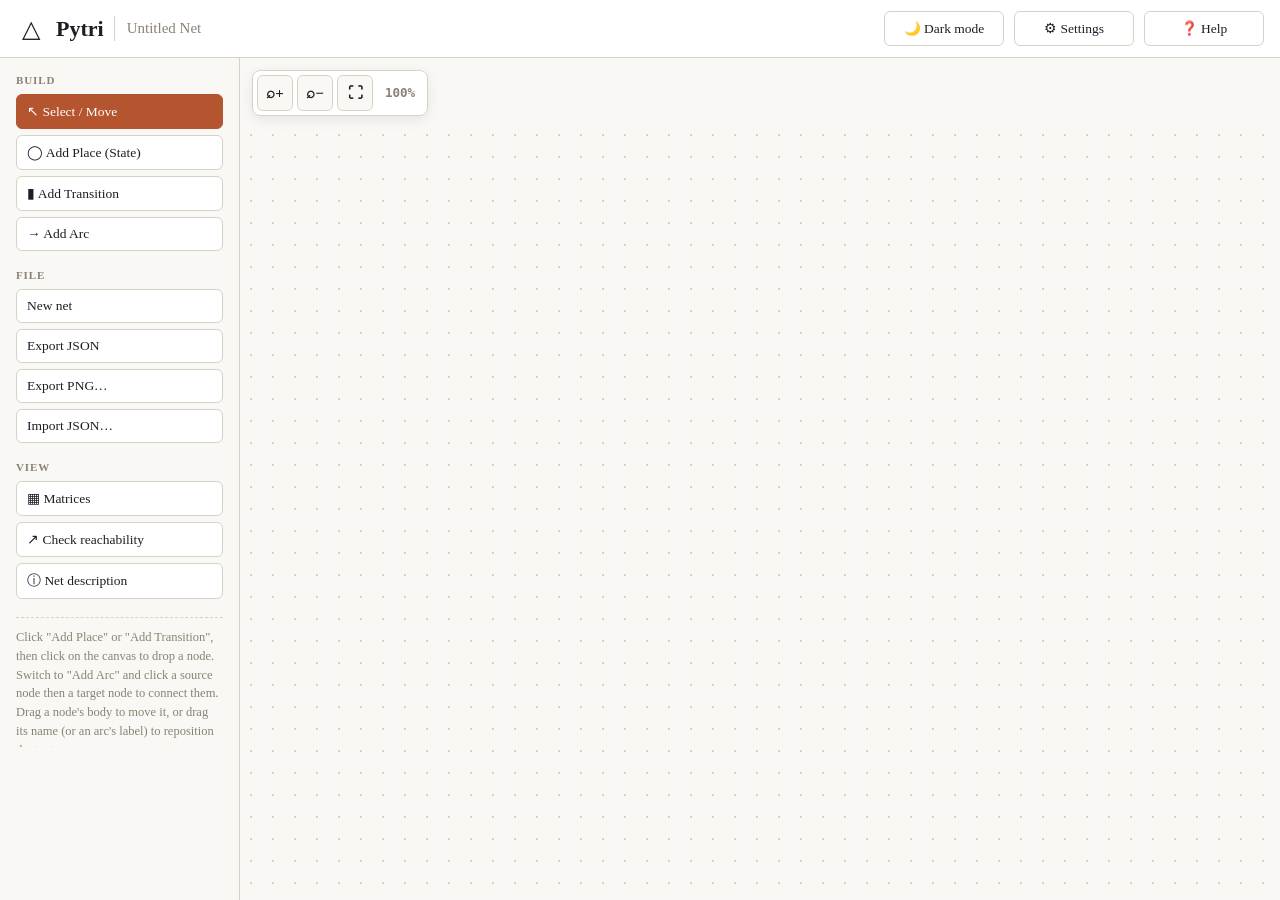
==== commit f71a5212: "app updadte * break lines * hide ark names" ====
--- a/docs/index.html
+++ b/docs/index.html
@@ -46,6 +46,7 @@
         <h2>View</h2>
         <button id="matrix-toggle">▦ Matrices</button>
         <button id="reachability-toggle">↗ Check reachability</button>
+        <button id="netdesc-toggle">ⓘ Net description</button>
       </div>
 
       <div id="hint">Click "Add Place" or "Add Transition", then click on the canvas to drop a node. Switch to "Add Arc" and click a source node then a target node to connect them. Drag a node's body to move it, or drag its name (or an arc's label) to reposition the text.</div>
@@ -103,6 +104,19 @@
     </section>
   </div>
 
+  <div id="netdesc-modal" hidden>
+    <div id="netdesc-backdrop"></div>
+    <section id="netdesc-dialog" role="dialog" aria-modal="true" aria-labelledby="netdesc-title">
+      <button id="netdesc-close" class="modal-close" aria-label="Close net description">×</button>
+      <h2 id="netdesc-title">ⓘ Net description</h2>
+      <textarea id="netdesc-text" rows="10" placeholder="Describe what this net models: its purpose, places, transitions, assumptions…"></textarea>
+      <div class="netdesc-foot">
+        <span id="netdesc-count" class="matrix-help"></span>
+        <span class="matrix-help">Saved with the net and included in JSON exports.</span>
+      </div>
+    </section>
+  </div>
+
   <div id="export-modal" hidden>
     <div id="export-backdrop"></div>
     <section id="export-dialog" role="dialog" aria-modal="true" aria-labelledby="export-title">
@@ -171,7 +185,7 @@
           <div>
             <article class="help-item"><span class="help-icon">◯</span><div><h3>Create elements</h3><p>Use the toolbar to add places, transitions and arcs. Click on the canvas to place an element.</p></div></article>
             <article class="help-item"><span class="help-icon">↗</span><div><h3>Connect elements</h3><p>Choose <b>Add Arc</b>, then click a source element and a target element. Configure the arc type and weight in the inspector.</p></div></article>
-            <article class="help-item"><span class="help-icon">✎</span><div><h3>Edit</h3><p>Select an element to move, rename, rotate or delete it. Drag labels independently to reposition them. With Smooth splines on (Settings), drag an arc or its handles to reshape the curve.</p></div></article>
+            <article class="help-item"><span class="help-icon">✎</span><div><h3>Edit</h3><p>Select an element to move, rename, rotate or delete it. Drag labels independently to reposition them. Drag an arc to bend it: with Straight lines it breaks into segments (press a bend point twice to remove it); with Smooth splines (Settings) it reshapes the curve.</p></div></article>
           </div>
           <div>
             <article class="help-item"><span class="help-icon">▦</span><div><h3>Matrices</h3><p>The incidence matrix describes the relation between places and arcs. The marking vector shows the current number of tokens in each place.</p></div></article>
--- a/docs/css/style.css
+++ b/docs/css/style.css
@@ -779,7 +779,7 @@
 }
 
 /* Keep the floating options button out of the way of open dialogs */
-body:has(#export-modal:not([hidden]), #settings-modal:not([hidden]), #help-modal:not([hidden]),
+body:has(#export-modal:not([hidden]), #netdesc-modal:not([hidden]), #settings-modal:not([hidden]), #help-modal:not([hidden]),
          #matrix-modal:not([hidden]), #reachability-modal:not([hidden])) .entity-options-btn {
   display: none !important;
 }
@@ -807,3 +807,43 @@
 }
 .curve-handle:hover { fill: var(--accent-soft); }
 .curve-handle:active { cursor: grabbing; }
+
+/* Ghost handle: drag it to break a straight arc at that segment */
+.curve-ghost {
+  fill: var(--surface); stroke: var(--accent); stroke-width: 1.5;
+  opacity: .55; cursor: copy; transition: opacity .12s ease;
+}
+.curve-ghost:hover { opacity: 1; }
+
+/* Net description dialog */
+#netdesc-modal[hidden] { display: none; }
+#netdesc-modal { position: fixed; inset: 0; z-index: 100; }
+#netdesc-backdrop {
+  position: absolute; inset: 0;
+  background: rgba(0,0,0,.28);
+  backdrop-filter: blur(2px);
+}
+#netdesc-dialog {
+  position: absolute;
+  top: 50%; left: 50%;
+  transform: translate(-50%, -50%);
+  width: min(640px, calc(100vw - 24px));
+  max-height: calc(100dvh - 24px);
+  overflow-y: auto;
+  background: var(--surface);
+  border: 1px solid var(--line);
+  border-radius: 10px;
+  box-shadow: 0 18px 55px rgba(0,0,0,.22);
+  padding: 22px;
+}
+#netdesc-title { margin: 0 35px 14px 0; font-size: 22px; }
+#netdesc-text {
+  display: block; width: 100%;
+  min-height: 200px; max-height: 55dvh; resize: vertical;
+  font: inherit; font-size: 14px; line-height: 1.5;
+  padding: 10px 12px;
+  border: 1px solid var(--line); border-radius: 6px;
+  background: var(--paper); color: var(--ink);
+}
+#netdesc-text:focus { outline: 2px solid var(--accent); outline-offset: 1px; }
+.netdesc-foot { display: flex; justify-content: space-between; gap: 12px; flex-wrap: wrap; margin-top: 4px; }
